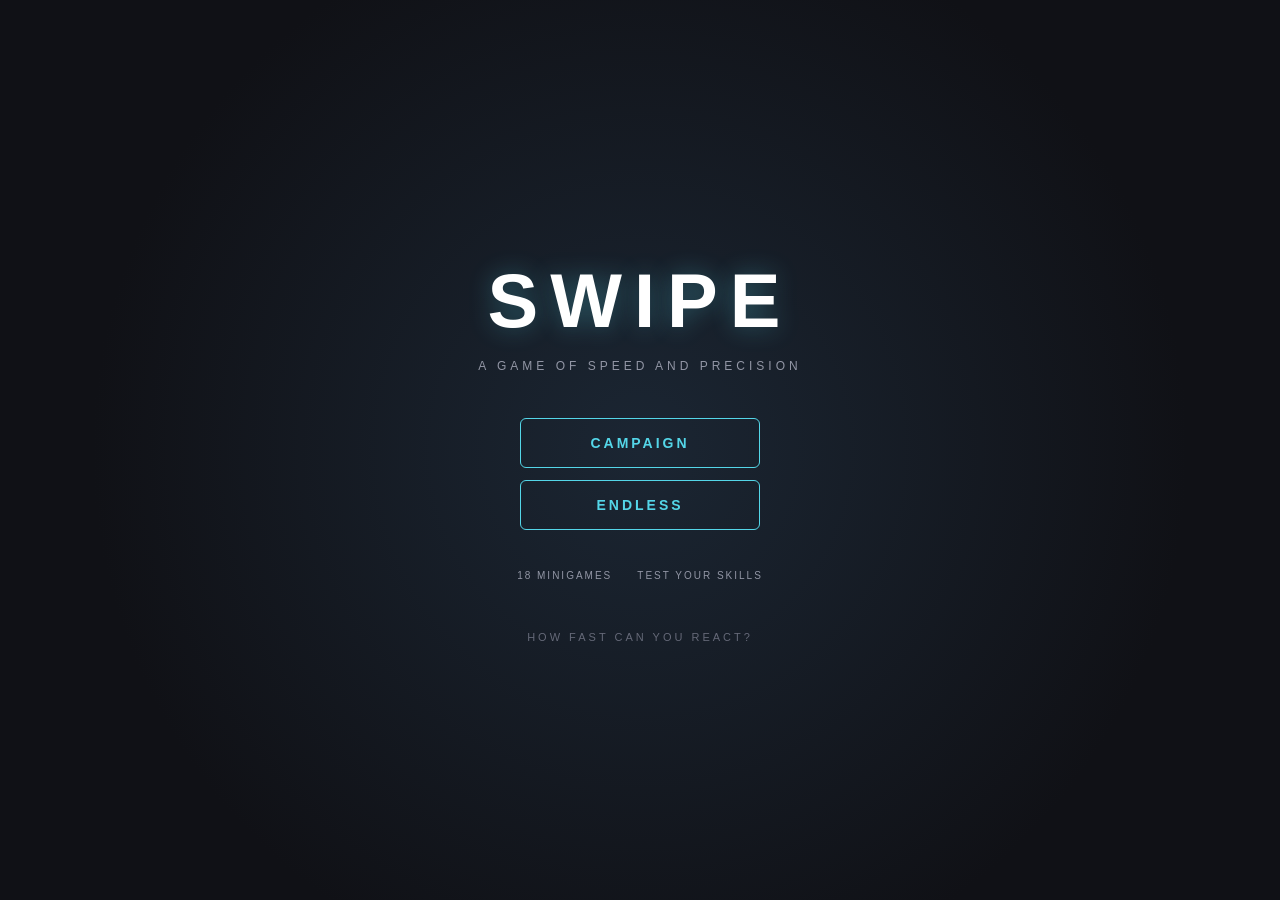
==== index.html @ d79630f1 "JS?" ====
<!DOCTYPE html>
<html lang="en">
<head>
    <meta charset="UTF-8">
    <meta name="viewport" content="width=device-width, initial-scale=1.0">
    <title>SWIPE</title>
    <link rel="stylesheet" href="style.css">
</head>

<body>

<main id="game">

    <!-- MAIN MENU -->
    <section id="main-menu" class="screen active">

        <div class="logo">SWIPE</div>
        <p class="subtitle">A GAME OF SPEED AND PRECISION</p>

        <div class="menu-buttons">
            <button id="campaign-button">CAMPAIGN</button>
            <button id="endless-button">ENDLESS</button>
        </div>

        <div class="menu-info">
            <span>18 MINIGAMES</span>
            <span>TEST YOUR SKILLS</span>
        </div>

        <p class="footer-text">HOW FAST CAN YOU REACT?</p>

    </section>


    <!-- MODE / LEVEL SELECT -->
    <section id="level-screen" class="screen hidden">

        <header class="screen-header">
            <button class="back-button" data-back="menu">← BACK</button>
            <span id="selected-mode">CAMPAIGN</span>
        </header>

        <div class="screen-content">
            <h1 id="level-screen-title">SELECT LEVEL</h1>
            <p>Choose your challenge.</p>

            <div id="level-list"></div>

            <button id="start-level-button">START</button>
        </div>

    </section>


    <!-- GAMEPLAY SCREEN -->
    <section id="game-screen" class="screen hidden">

        <header class="game-header">

            <div class="hud-item">
                <span class="hud-label">MODE</span>
                <span id="mode-label">CAMPAIGN</span>
            </div>

            <div class="hud-item">
                <span class="hud-label">LEVEL</span>
                <span id="level-label">1</span>
            </div>

            <div class="hud-item">
                <span class="hud-label">SCORE</span>
                <span id="score-label">0</span>
            </div>

            <button id="pause-button">Ⅱ</button>

        </header>


        <!-- CHALLENGE INFORMATION -->
        <div class="challenge-header">

            <span id="challenge-number">CHALLENGE 1 / 5</span>

            <h1 id="challenge-title">SLICE</h1>

            <p id="challenge-instructions">
                Get ready!
            </p>

        </div>


        <!-- SHARED MINIGAME ARENA -->
        <div id="game-area">

            <div id="minigame-container">

                <!-- MINIGAMES LOAD HERE -->

                <div id="minigame-content"></div>

            </div>

        </div>


        <!-- GAME FEEDBACK -->
        <div id="game-feedback">

            <span id="feedback-message">READY?</span>

        </div>


        <!-- GAME FOOTER -->
        <footer class="game-footer">

            <div class="timer-container">
                <span>TIME</span>
                <span id="timer-label">15</span>
            </div>

            <div class="progress-container">
                <div id="progress-bar"></div>
            </div>

            <span id="progress-label">0 / 5</span>

        </footer>

    </section>


    <!-- PAUSE SCREEN -->
    <section id="pause-screen" class="screen hidden">

        <h1>PAUSED</h1>
        <p>Take a moment.</p>

        <div class="menu-buttons">
            <button id="resume-button">RESUME</button>
            <button id="restart-button">RESTART</button>
            <button id="quit-button">QUIT</button>
        </div>

    </section>


    <!-- RESULTS SCREEN -->
    <section id="results-screen" class="screen hidden">

        <h1 id="results-title">LEVEL COMPLETE</h1>

        <div class="results-score">
            <span>FINAL SCORE</span>
            <strong id="final-score">0</strong>
        </div>

        <div class="results-stats">
            <div>
                <span>COMPLETED</span>
                <strong id="completed-count">0 / 5</strong>
            </div>

            <div>
                <span>BEST STREAK</span>
                <strong id="best-streak">0</strong>
            </div>
        </div>

        <div class="menu-buttons">
            <button id="continue-button">CONTINUE</button>
            <button id="retry-button">RETRY</button>
            <button id="results-menu-button">MAIN MENU</button>
        </div>

    </section>


    <!-- GAME OVER SCREEN -->
    <section id="game-over-screen" class="screen hidden">

        <h1>GAME OVER</h1>
        <p>Your run has ended.</p>

        <div class="results-score">
            <span>FINAL SCORE</span>
            <strong id="game-over-score">0</strong>
        </div>

        <div class="menu-buttons">
            <button id="game-over-retry">TRY AGAIN</button>
            <button id="game-over-menu">MAIN MENU</button>
        </div>

    </section>

</main>

<script src="js/game.js"></script>

</body>
</html>
---- style.css ----
* {
    margin: 0;
    padding: 0;
    box-sizing: border-box;
}

:root {
    --background: #101116;
    --surface: #171a24;
    --surface-light: #202533;
    --cyan: #54d6e8;
    --cyan-glow: #54d6e855;
    --red: #ff4268;
    --white: #ffffff;
    --muted: #9296a5;
    --border: #353b4b;
}

body {
    min-height: 100vh;
    background: radial-gradient(circle at center, #1b2633, var(--background) 70%);
    color: var(--white);
    font-family: Arial, sans-serif;
    overflow-x: hidden;
}

button {
    font-family: inherit;
    cursor: pointer;
}

#game {
    width: 100%;
    min-height: 100vh;
}




.screen {
    width: 100%;
    min-height: 100vh;
    display: flex;
    flex-direction: column;
    align-items: center;
    justify-content: center;
    padding: 30px;
}

.hidden {
    display: none !important;
}




#main-menu {
    text-align: center;
    gap: 15px;
}

.logo {
    font-size: 76px;
    font-weight: 900;
    letter-spacing: 12px;
    text-shadow: 0 0 25px var(--cyan-glow);
}

.subtitle {
    font-size: 12px;
    letter-spacing: 4px;
    color: var(--muted);
}

.menu-buttons {
    display: flex;
    flex-direction: column;
    gap: 12px;
    margin-top: 30px;
    width: 240px;
}

.menu-buttons button,
#start-level-button {
    padding: 16px;
    border: 1px solid var(--cyan);
    border-radius: 6px;
    background: transparent;
    color: var(--cyan);
    font-size: 14px;
    font-weight: bold;
    letter-spacing: 3px;
    transition: 0.2s;
}

.menu-buttons button:hover,
#start-level-button:hover {
    background: var(--cyan);
    color: var(--background);
    box-shadow: 0 0 20px var(--cyan-glow);
}

.menu-buttons button:active,
#start-level-button:active {
    transform: scale(0.96);
}

.menu-info {
    display: flex;
    gap: 25px;
    margin-top: 25px;
    color: var(--muted);
    font-size: 10px;
    letter-spacing: 2px;
}

.footer-text {
    margin-top: 35px;
    font-size: 11px;
    letter-spacing: 3px;
    color: #656978;
}




.screen-header {
    position: absolute;
    top: 25px;
    left: 25px;
    right: 25px;
    display: flex;
    justify-content: space-between;
    align-items: center;
    color: var(--cyan);
    letter-spacing: 3px;
}

.back-button {
    padding: 10px 15px;
    background: transparent;
    color: var(--cyan);
    border: 1px solid var(--border);
    border-radius: 5px;
}

.screen-content {
    display: flex;
    flex-direction: column;
    align-items: center;
    gap: 20px;
    text-align: center;
}

.screen-content p {
    color: var(--muted);
}




#level-list {
    display: grid;
    grid-template-columns: repeat(3, 1fr);
    gap: 12px;
    width: min(500px, 90vw);
}

.level-button {
    min-height: 70px;
    background: var(--surface);
    color: var(--white);
    border: 1px solid var(--border);
    border-radius: 6px;
    font-size: 18px;
}

.level-button:hover,
.level-button.selected {
    border-color: var(--cyan);
    color: var(--cyan);
}

#start-level-button {
    width: 200px;
    margin-top: 15px;
}



#game-screen {
    justify-content: flex-start;
    gap: 25px;
}

.game-header {
    width: 100%;
    display: flex;
    align-items: center;
    justify-content: space-between;
    gap: 15px;
}

.hud-item {
    display: flex;
    flex-direction: column;
    gap: 6px;
    color: var(--cyan);
    font-size: 13px;
    letter-spacing: 2px;
}

.hud-label {
    color: var(--muted);
    font-size: 9px;
}

#pause-button {
    width: 42px;
    height: 42px;
    background: var(--surface);
    color: var(--cyan);
    border: 1px solid var(--border);
    border-radius: 6px;
    font-size: 20px;
}

.challenge-header {
    text-align: center;
    margin-top: 20px;
}

#challenge-number {
    color: var(--cyan);
    font-size: 11px;
    letter-spacing: 3px;
}

#challenge-title {
    margin: 12px 0;
    font-size: 38px;
    letter-spacing: 5px;
}

#challenge-instructions {
    color: var(--muted);
    font-size: 14px;
}




#game-area {
    width: 100%;
    flex: 1;
    min-height: 300px;
    display: flex;
    justify-content: center;
    align-items: center;
}

#minigame-container {
    position: relative;
    width: min(800px, 95%);
    height: min(450px, 60vh);
    min-height: 300px;
    background: var(--surface);
    border: 1px solid var(--border);
    border-radius: 12px;
    overflow: hidden;
}

#minigame-content {
    position: relative;
    width: 100%;
    height: 100%;
    touch-action: none;
}




#game-feedback {
    min-height: 25px;
    color: var(--cyan);
    font-size: 13px;
    font-weight: bold;
    letter-spacing: 3px;
    text-align: center;
}




.game-footer {
    width: 100%;
    display: flex;
    align-items: center;
    gap: 20px;
    color: var(--muted);
    font-size: 11px;
    letter-spacing: 2px;
}

.timer-container {
    display: flex;
    gap: 8px;
    white-space: nowrap;
}

#timer-label {
    color: var(--cyan);
    font-weight: bold;
}

.progress-container {
    flex: 1;
    height: 5px;
    background: var(--surface-light);
    border-radius: 5px;
    overflow: hidden;
}

#progress-bar {
    width: 0%;
    height: 100%;
    background: var(--cyan);
    transition: width 0.3s;
}

#progress-label {
    white-space: nowrap;
}




#pause-screen {
    text-align: center;
    gap: 15px;
}

#pause-screen h1 {
    font-size: 48px;
    letter-spacing: 8px;
}

#pause-screen p {
    color: var(--muted);
}




#results-screen,
#game-over-screen {
    text-align: center;
    gap: 25px;
}

#results-screen h1,
#game-over-screen h1 {
    font-size: 40px;
    letter-spacing: 5px;
}

.results-score {
    display: flex;
    flex-direction: column;
    gap: 10px;
}

.results-score span,
.results-stats span {
    color: var(--muted);
    font-size: 11px;
    letter-spacing: 3px;
}

.results-score strong {
    color: var(--cyan);
    font-size: 64px;
}

.results-stats {
    display: flex;
    gap: 50px;
}

.results-stats div {
    display: flex;
    flex-direction: column;
    gap: 10px;
}

.results-stats strong {
    font-size: 24px;
}




@media (max-width: 600px) {

    .logo {
        font-size: 52px;
        letter-spacing: 8px;
    }

    .subtitle {
        font-size: 10px;
        letter-spacing: 2px;
    }

    .screen {
        padding: 18px;
    }

    #challenge-title {
        font-size: 28px;
    }

    .game-header {
        gap: 8px;
    }

    .hud-item {
        font-size: 10px;
    }

    #minigame-container {
        height: 50vh;
    }

    .menu-info {
        flex-direction: column;
        gap: 10px;
    }

    .results-stats {
        gap: 25px;
    }
}
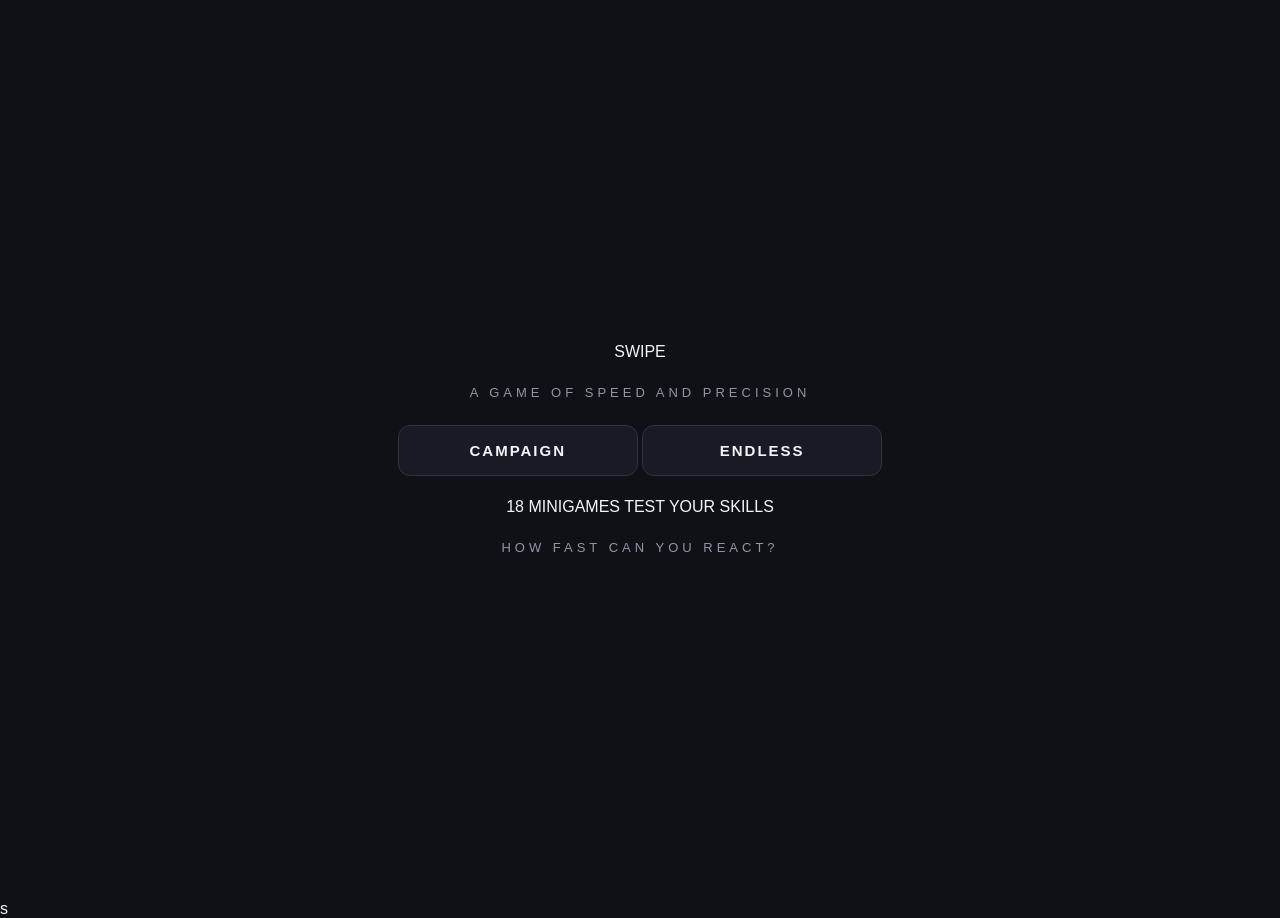
==== commit acaf4fca: "I had help for the CSS thank goodness. I suck at visual design a lot." ====
--- a/index.html
+++ b/index.html
@@ -199,7 +199,33 @@
 
 </main>
 
+
+
+<!-- MINIGAME MODULES -->
+<script src="modules/stop.js"></script>
+<script src="modules/precision.js"></script>
+<script src="modules/slice.js"></script>
+<script src="modules/direction.js"></script>
+<script src="modules/trace.js"></script>
+<script src="modules/deflect.js"></script>
+<script src="modules/sort.js"></script>
+<script src="modules/flick.js"></script>
+<script src="modules/circle.js"></script>
+<script src="modules/dodge.js"></script>
+<script src="modules/catch.js"></script>
+<script src="modules/tap.js"></script>
+<script src="modules/memory.js"></script>
+<script src="modules/connect.js"></script>
+<script src="modules/balance.js"></script>
+<script src="modules/react.js"></script>
+<script src="modules/follow.js"></script>
+<script src="modules/combo.js"></script>
+
+<!-- MODULE REGISTRY -->
+<script src="modules/registry.js"></script>
+
+<!-- MAIN GAME ENGINE -->
 <script src="js/game.js"></script>
-
+s
 </body>
 </html>
--- a/style.css
+++ b/style.css
@@ -1,4 +1,7 @@
 
+/* =========================================
+   SWIPE - GLOBAL FOUNDATION
+========================================= */
 
 * {
     margin: 0;
@@ -8,438 +11,517 @@
 
 :root {
     --background: #101116;
-    --surface: #171a24;
-    --surface-light: #202533;
-    --cyan: #54d6e8;
-    --cyan-glow: #54d6e855;
-    --red: #ff4268;
-    --white: #ffffff;
-    --muted: #9296a5;
-    --border: #353b4b;
+    --surface: #191b24;
+    --surface-light: #222530;
+    --border: #303340;
+
+    --text: #f4f5fa;
+    --muted: #9295a5;
+
+    --accent: #45b9ff;
+    --success: #35d9a0;
+    --danger: #ff405c;
+    --warning: #ffc857;
+
+    --radius: 12px;
 }
 
 body {
     min-height: 100vh;
-    background: radial-gradient(circle at center, #1b2633, var(--background) 70%);
-    color: var(--white);
-    font-family: Arial, sans-serif;
+    background: var(--background);
+    color: var(--text);
+
+    font-family: Arial, Helvetica, sans-serif;
+
     overflow-x: hidden;
 }
 
 button {
     font-family: inherit;
+    color: inherit;
     cursor: pointer;
-}
-
-#game {
+    border: none;
+}
+
+button:disabled {
+    cursor: not-allowed;
+    opacity: 0.45;
+}
+
+.hidden {
+    display: none !important;
+}
+
+.active {
+    display: flex;
+}
+
+.screen {
+    min-height: 100vh;
     width: 100%;
-    min-height: 100vh;
-}
-
-
-
-
-.screen {
-    width: 100%;
-    min-height: 100vh;
+
     display: flex;
     flex-direction: column;
     align-items: center;
     justify-content: center;
+
     padding: 30px;
 }
 
-.hidden {
-    display: none !important;
-}
-
-
-
+h1, h2, h3 {
+    font-weight: 800;
+    letter-spacing: 2px;
+}
+
+p {
+    line-height: 1.5;
+}
+
+::selection {
+    background: var(--accent);
+    color: #101116;
+}
+
+/* =========================================
+   MAIN MENU
+========================================= */
 
 #main-menu {
-    text-align: center;
-    gap: 15px;
-}
-
-.logo {
-    font-size: 76px;
-    font-weight: 900;
+    gap: 22px;
+    text-align: center;
+}
+
+#main-menu h1 {
+    font-size: clamp(64px, 12vw, 120px);
     letter-spacing: 12px;
-    text-shadow: 0 0 25px var(--cyan-glow);
-}
-
-.subtitle {
-    font-size: 12px;
+
+    color: var(--accent);
+
+    text-shadow:
+        0 0 15px #45b9ff55,
+        0 0 45px #45b9ff22;
+}
+
+#main-menu p {
+    color: var(--muted);
     letter-spacing: 4px;
-    color: var(--muted);
-}
-
-.menu-buttons {
-    display: flex;
-    flex-direction: column;
+    font-size: 13px;
+    text-transform: uppercase;
+}
+
+#main-menu button {
+    width: 240px;
+    padding: 16px 24px;
+
+    background: var(--surface);
+    border: 1px solid var(--border);
+    border-radius: var(--radius);
+
+    font-size: 15px;
+    font-weight: bold;
+    letter-spacing: 2px;
+
+    transition:
+        background 0.2s,
+        border-color 0.2s,
+        transform 0.2s;
+}
+
+#main-menu button:hover {
+    background: var(--surface-light);
+    border-color: var(--accent);
+    transform: translateY(-3px);
+}
+
+
+/* =========================================
+   LEVEL SELECTION
+========================================= */
+
+#level-screen {
+    gap: 25px;
+    text-align: center;
+}
+
+#level-screen h1,
+#level-screen h2 {
+    color: var(--accent);
+}
+
+#level-list {
+    display: grid;
+    grid-template-columns: repeat(5, minmax(50px, 75px));
     gap: 12px;
-    margin-top: 30px;
-    width: 240px;
-}
-
-.menu-buttons button,
+}
+
+.level-button {
+    aspect-ratio: 1;
+
+    background: var(--surface);
+    border: 1px solid var(--border);
+    border-radius: var(--radius);
+
+    font-size: 20px;
+    font-weight: bold;
+
+    transition: 0.2s;
+}
+
+.level-button:hover {
+    background: var(--surface-light);
+    border-color: var(--accent);
+}
+
+.level-button.selected {
+    background: var(--accent);
+    color: var(--background);
+    border-color: var(--accent);
+
+    box-shadow: 0 0 18px #45b9ff55;
+}
+
 #start-level-button {
-    padding: 16px;
-    border: 1px solid var(--cyan);
-    border-radius: 6px;
-    background: transparent;
-    color: var(--cyan);
-    font-size: 14px;
-    font-weight: bold;
-    letter-spacing: 3px;
+    padding: 15px 35px;
+
+    background: var(--accent);
+    color: var(--background);
+
+    border-radius: var(--radius);
+
+    font-weight: bold;
+    letter-spacing: 2px;
+
     transition: 0.2s;
 }
 
-.menu-buttons button:hover,
 #start-level-button:hover {
-    background: var(--cyan);
-    color: var(--background);
-    box-shadow: 0 0 20px var(--cyan-glow);
-}
-
-.menu-buttons button:active,
-#start-level-button:active {
-    transform: scale(0.96);
-}
-
-.menu-info {
-    display: flex;
-    gap: 25px;
-    margin-top: 25px;
-    color: var(--muted);
-    font-size: 10px;
-    letter-spacing: 2px;
-}
-
-.footer-text {
-    margin-top: 35px;
-    font-size: 11px;
-    letter-spacing: 3px;
-    color: #656978;
-}
-
-
-
-
-.screen-header {
-    position: absolute;
-    top: 25px;
-    left: 25px;
-    right: 25px;
+    box-shadow: 0 0 20px #45b9ff66;
+    transform: translateY(-2px);
+}
+
+/* =========================================
+   GAMEPLAY SCREEN
+========================================= */
+
+#game-screen {
+    justify-content: flex-start;
+    gap: 18px;
+
+    max-width: 1100px;
+    margin: 0 auto;
+}
+
+
+/* =========================================
+   GAME HUD
+========================================= */
+
+#game-screen .game-hud {
+    width: 100%;
+
     display: flex;
     justify-content: space-between;
     align-items: center;
-    color: var(--cyan);
-    letter-spacing: 3px;
-}
-
-.back-button {
-    padding: 10px 15px;
-    background: transparent;
-    color: var(--cyan);
-    border: 1px solid var(--border);
-    border-radius: 5px;
-}
-
-.screen-content {
-    display: flex;
-    flex-direction: column;
-    align-items: center;
-    gap: 20px;
-    text-align: center;
-}
-
-.screen-content p {
-    color: var(--muted);
-}
-
-
-
-
-#level-list {
-    display: grid;
-    grid-template-columns: repeat(3, 1fr);
-    gap: 12px;
-    width: min(500px, 90vw);
-}
-
-.level-button {
-    min-height: 70px;
+    gap: 15px;
+
+    padding: 16px 20px;
+
     background: var(--surface);
-    color: var(--white);
-    border: 1px solid var(--border);
-    border-radius: 6px;
-    font-size: 18px;
-}
-
-.level-button:hover,
-.level-button.selected {
-    border-color: var(--cyan);
-    color: var(--cyan);
-}
-
-#start-level-button {
-    width: 200px;
-    margin-top: 15px;
-}
-
-
-
-#game-screen {
-    justify-content: flex-start;
-    gap: 25px;
-}
-
-.game-header {
-    width: 100%;
-    display: flex;
-    align-items: center;
-    justify-content: space-between;
-    gap: 15px;
-}
-
-.hud-item {
-    display: flex;
-    flex-direction: column;
-    gap: 6px;
-    color: var(--cyan);
-    font-size: 13px;
-    letter-spacing: 2px;
-}
-
-.hud-label {
-    color: var(--muted);
-    font-size: 9px;
-}
-
-#pause-button {
-    width: 42px;
-    height: 42px;
-    background: var(--surface);
-    color: var(--cyan);
-    border: 1px solid var(--border);
-    border-radius: 6px;
-    font-size: 20px;
-}
-
-.challenge-header {
-    text-align: center;
-    margin-top: 20px;
-}
-
-#challenge-number {
-    color: var(--cyan);
-    font-size: 11px;
-    letter-spacing: 3px;
-}
+    border: 1px solid var(--border);
+    border-radius: var(--radius);
+}
+
+#mode-label,
+#level-label,
+#score-label {
+    font-weight: bold;
+    letter-spacing: 1px;
+}
+
+#score-label {
+    color: var(--success);
+}
+
+
+/* =========================================
+   CHALLENGE HEADER
+========================================= */
 
 #challenge-title {
-    margin: 12px 0;
-    font-size: 38px;
-    letter-spacing: 5px;
+    font-size: clamp(24px, 5vw, 36px);
+    color: var(--accent);
+    text-align: center;
 }
 
 #challenge-instructions {
     color: var(--muted);
+    text-align: center;
     font-size: 14px;
 }
 
-
-
+#challenge-number {
+    color: var(--muted);
+    font-size: 12px;
+    letter-spacing: 3px;
+    text-align: center;
+}
+
+
+/* =========================================
+   MINIGAME ARENA
+========================================= */
 
 #game-area {
+    position: relative;
+
     width: 100%;
-    flex: 1;
-    min-height: 300px;
-    display: flex;
-    justify-content: center;
-    align-items: center;
-}
-
-#minigame-container {
-    position: relative;
-    width: min(800px, 95%);
-    height: min(450px, 60vh);
-    min-height: 300px;
-    background: var(--surface);
-    border: 1px solid var(--border);
-    border-radius: 12px;
+    max-width: 850px;
+    height: 430px;
+
     overflow: hidden;
-}
-
+
+    background:
+        radial-gradient(circle at center, #202431, #14161e 75%);
+
+    border: 1px solid var(--border);
+    border-radius: 16px;
+
+    box-shadow:
+        0 15px 50px #00000055,
+        inset 0 0 35px #00000033;
+}
+
+#minigame-container,
 #minigame-content {
     position: relative;
+
     width: 100%;
     height: 100%;
+}
+
+#minigame-content {
+    overflow: hidden;
     touch-action: none;
-}
-
-
-
-
-#game-feedback {
-    min-height: 25px;
-    color: var(--cyan);
+    user-select: none;
+}
+
+
+/* =========================================
+   FEEDBACK
+========================================= */
+
+#feedback-message {
+    min-height: 24px;
+
+    color: var(--success);
+    font-weight: bold;
+    letter-spacing: 3px;
+
+    text-align: center;
+}
+
+
+/* =========================================
+   TIMER AND PROGRESS
+========================================= */
+
+#timer-label {
+    color: var(--warning);
+    font-size: 24px;
+    font-weight: bold;
+    font-variant-numeric: tabular-nums;
+}
+
+#progress-bar {
+    height: 8px;
+    width: 0%;
+
+    background: var(--success);
+    border-radius: 20px;
+
+    transition: width 0.3s ease;
+}
+
+#progress-label {
+    color: var(--muted);
     font-size: 13px;
-    font-weight: bold;
-    letter-spacing: 3px;
-    text-align: center;
-}
-
-
-
-
-.game-footer {
-    width: 100%;
-    display: flex;
-    align-items: center;
+}
+
+/* =========================================
+   PAUSE SCREEN
+========================================= */
+
+#pause-screen {
     gap: 20px;
+    text-align: center;
+}
+
+#pause-screen h1 {
+    color: var(--warning);
+    font-size: 42px;
+}
+
+#pause-screen button {
+    width: 230px;
+    padding: 15px;
+
+    background: var(--surface);
+    border: 1px solid var(--border);
+    border-radius: var(--radius);
+
+    font-weight: bold;
+    letter-spacing: 2px;
+
+    transition: 0.2s;
+}
+
+#pause-screen button:hover {
+    border-color: var(--accent);
+    background: var(--surface-light);
+    transform: translateY(-2px);
+}
+
+
+/* =========================================
+   RESULTS SCREEN
+========================================= */
+
+#results-screen {
+    gap: 20px;
+    text-align: center;
+}
+
+#results-screen h1 {
+    color: var(--success);
+    font-size: clamp(30px, 6vw, 48px);
+}
+
+#results-screen p {
     color: var(--muted);
-    font-size: 11px;
+}
+
+#final-score {
+    color: var(--accent);
+    font-size: 42px;
+    font-weight: bold;
+}
+
+#completed-count,
+#best-streak {
+    color: var(--text);
+    font-weight: bold;
+}
+
+#results-screen button {
+    width: 230px;
+    padding: 15px;
+
+    background: var(--surface);
+    border: 1px solid var(--border);
+    border-radius: var(--radius);
+
+    font-weight: bold;
     letter-spacing: 2px;
-}
-
-.timer-container {
-    display: flex;
-    gap: 8px;
-    white-space: nowrap;
-}
-
-#timer-label {
-    color: var(--cyan);
-    font-weight: bold;
-}
-
-.progress-container {
-    flex: 1;
-    height: 5px;
+
+    transition: 0.2s;
+}
+
+#results-screen button:hover {
+    border-color: var(--success);
     background: var(--surface-light);
-    border-radius: 5px;
-    overflow: hidden;
-}
-
-#progress-bar {
-    width: 0%;
-    height: 100%;
-    background: var(--cyan);
-    transition: width 0.3s;
-}
-
-#progress-label {
-    white-space: nowrap;
-}
-
-
-
-
-#pause-screen {
-    text-align: center;
-    gap: 15px;
-}
-
-#pause-screen h1 {
-    font-size: 48px;
-    letter-spacing: 8px;
-}
-
-#pause-screen p {
-    color: var(--muted);
-}
-
-
-
-
-#results-screen,
+    transform: translateY(-2px);
+}
+
+
+/* =========================================
+   GAME OVER SCREEN
+========================================= */
+
 #game-over-screen {
-    text-align: center;
-    gap: 25px;
-}
-
-#results-screen h1,
+    gap: 20px;
+    text-align: center;
+}
+
 #game-over-screen h1 {
-    font-size: 40px;
-    letter-spacing: 5px;
-}
-
-.results-score {
-    display: flex;
-    flex-direction: column;
-    gap: 10px;
-}
-
-.results-score span,
-.results-stats span {
-    color: var(--muted);
-    font-size: 11px;
-    letter-spacing: 3px;
-}
-
-.results-score strong {
-    color: var(--cyan);
-    font-size: 64px;
-}
-
-.results-stats {
-    display: flex;
-    gap: 50px;
-}
-
-.results-stats div {
-    display: flex;
-    flex-direction: column;
-    gap: 10px;
-}
-
-.results-stats strong {
-    font-size: 24px;
-}
-
-
-
-
-@media (max-width: 600px) {
-
-    .logo {
-        font-size: 52px;
-        letter-spacing: 8px;
-    }
-
-    .subtitle {
-        font-size: 10px;
-        letter-spacing: 2px;
-    }
+    color: var(--danger);
+    font-size: clamp(40px, 8vw, 65px);
+
+    text-shadow: 0 0 25px #ff405c44;
+}
+
+#game-over-score {
+    color: var(--accent);
+    font-size: 38px;
+    font-weight: bold;
+}
+
+#game-over-screen button {
+    width: 230px;
+    padding: 15px;
+
+    background: var(--surface);
+    border: 1px solid var(--border);
+    border-radius: var(--radius);
+
+    font-weight: bold;
+    letter-spacing: 2px;
+
+    transition: 0.2s;
+}
+
+#game-over-screen button:hover {
+    border-color: var(--danger);
+    background: var(--surface-light);
+    transform: translateY(-2px);
+}
+
+/* =========================================
+   RESPONSIVE DESIGN
+========================================= */
+
+@media (max-width: 650px) {
 
     .screen {
-        padding: 18px;
-    }
-
-    #challenge-title {
-        font-size: 28px;
-    }
-
-    .game-header {
-        gap: 8px;
-    }
-
-    .hud-item {
-        font-size: 10px;
-    }
-
-    #minigame-container {
-        height: 50vh;
-    }
-
-    .menu-info {
-        flex-direction: column;
-        gap: 10px;
-    }
-
-    .results-stats {
-        gap: 25px;
-    }
-}
+        padding: 15px;
+    }
+
+    #game-screen {
+        gap: 12px;
+    }
+
+    #game-screen .game-hud {
+        flex-wrap: wrap;
+        justify-content: center;
+        text-align: center;
+    }
+
+    #game-area {
+        height: 360px;
+    }
+
+    #level-list {
+        grid-template-columns: repeat(5, minmax(40px, 1fr));
+        width: 100%;
+        max-width: 350px;
+    }
+
+    #main-menu h1 {
+        letter-spacing: 6px;
+    }
+}
+
+@media (max-width: 400px) {
+
+    #game-area {
+        height: 300px;
+    }
+
+    #main-menu button {
+        width: 100%;
+        max-width: 260px;
+    }
+
+    #level-list {
+        gap: 7px;
+    }
+}
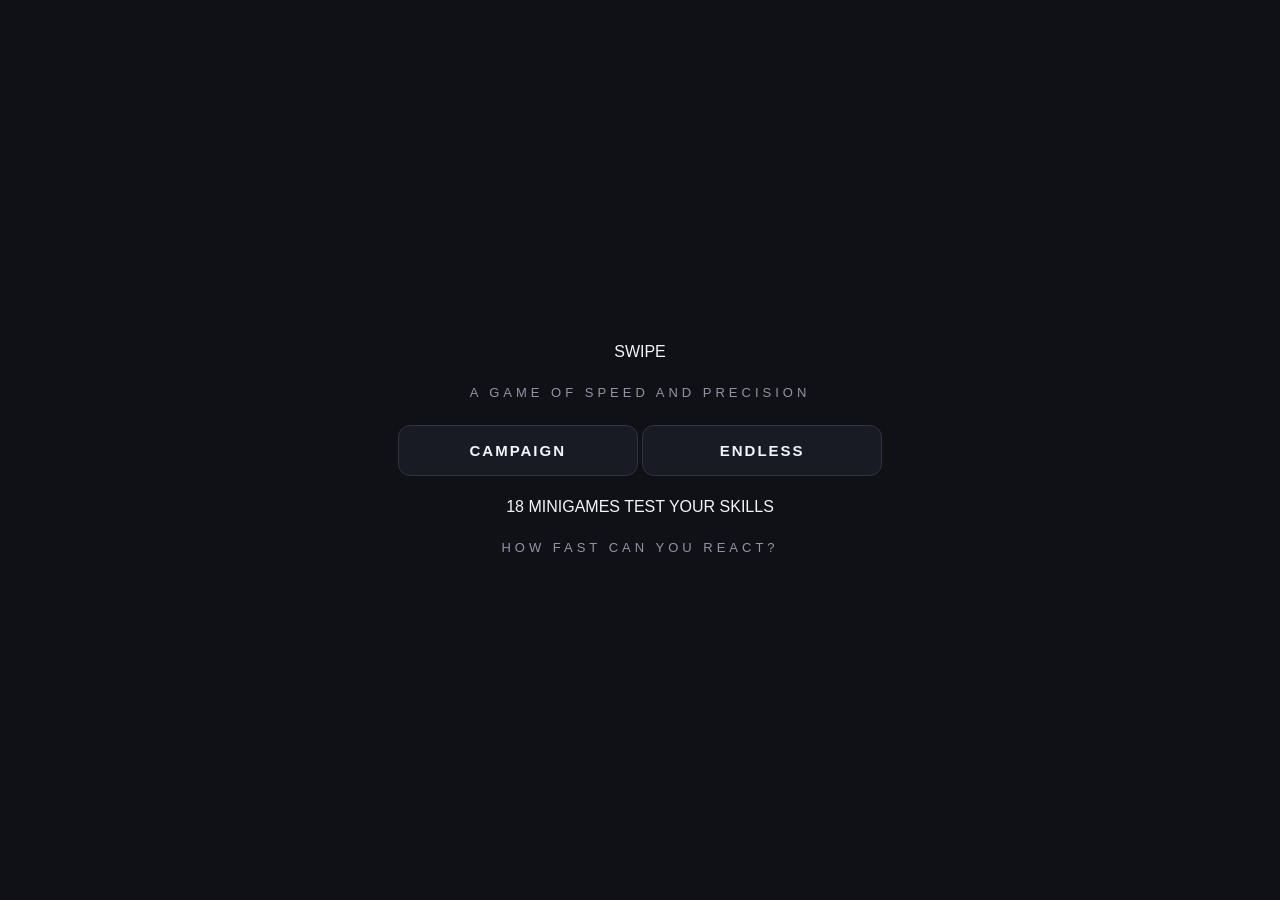
==== commit 0b082e86: "file and parse name editss just incase" ====
--- a/index.html
+++ b/index.html
@@ -225,7 +225,6 @@
 <script src="modules/registry.js"></script>
 
 <!-- MAIN GAME ENGINE -->
-<script src="js/game.js"></script>
-s
+<script src="js/main.js"></script>
 </body>
 </html>
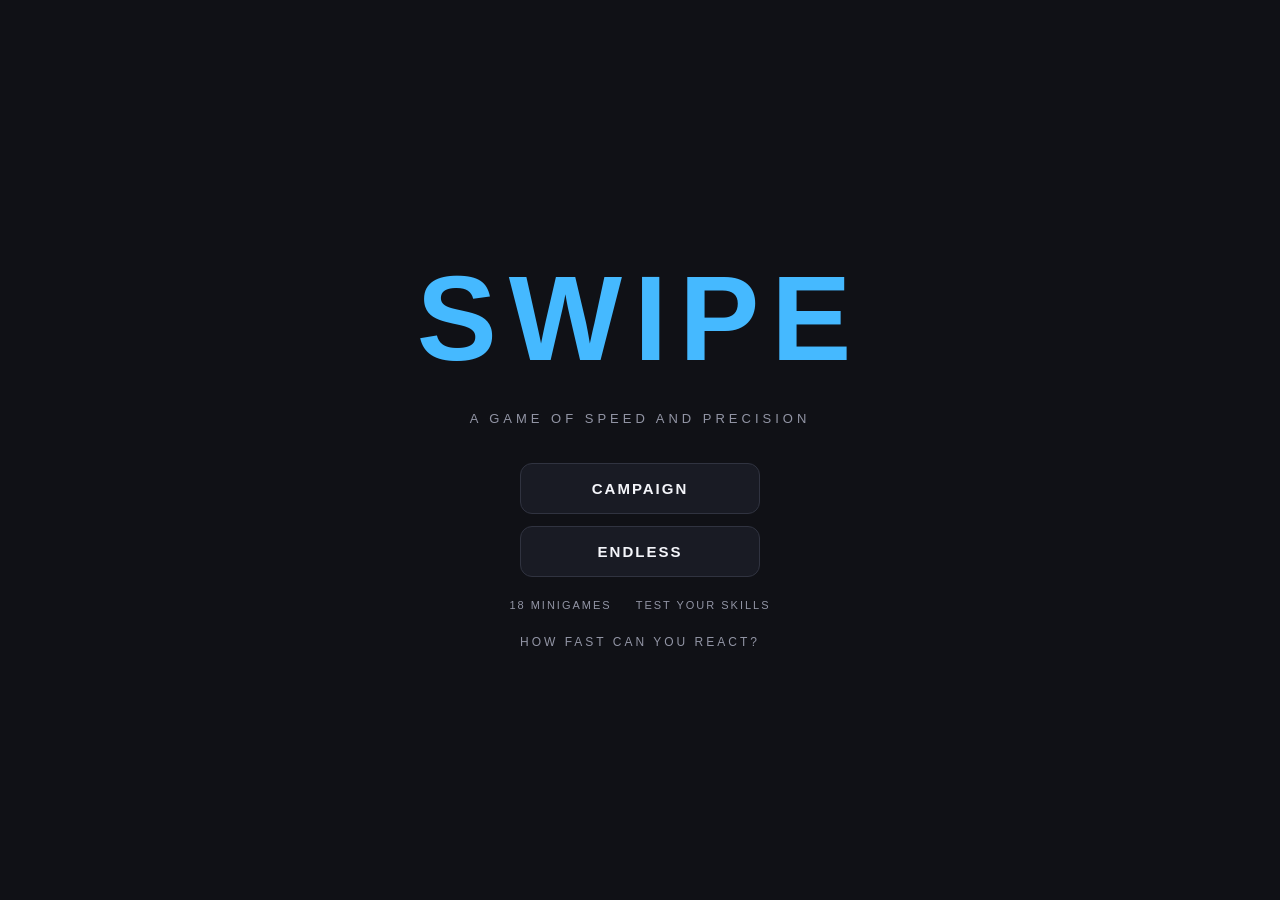
==== commit 049b44ae: "is it the BUTTONS fault??" ====
--- a/index.html
+++ b/index.html
@@ -19,7 +19,7 @@
         <p class="subtitle">A GAME OF SPEED AND PRECISION</p>
 
         <div class="menu-buttons">
-            <button id="campaign-button">CAMPAIGN</button>
+            <button id="campaign-button" onclick="this.textContent='CLICK TEST PASSED'">CAMPAIGN</button>
             <button id="endless-button">ENDLESS</button>
         </div>
 
--- a/style.css
+++ b/style.css
@@ -1,7 +1,3 @@
-
-/* =========================================
-   SWIPE - GLOBAL FOUNDATION
-========================================= */
 
 * {
     margin: 0;
@@ -14,15 +10,12 @@
     --surface: #191b24;
     --surface-light: #222530;
     --border: #303340;
-
     --text: #f4f5fa;
     --muted: #9295a5;
-
     --accent: #45b9ff;
     --success: #35d9a0;
     --danger: #ff405c;
     --warning: #ffc857;
-
     --radius: 12px;
 }
 
@@ -30,9 +23,7 @@
     min-height: 100vh;
     background: var(--background);
     color: var(--text);
-
     font-family: Arial, Helvetica, sans-serif;
-
     overflow-x: hidden;
 }
 
@@ -59,12 +50,10 @@
 .screen {
     min-height: 100vh;
     width: 100%;
-
     display: flex;
     flex-direction: column;
     align-items: center;
     justify-content: center;
-
     padding: 30px;
 }
 
@@ -82,70 +71,103 @@
     color: #101116;
 }
 
-/* =========================================
-   MAIN MENU
-========================================= */
-
 #main-menu {
     gap: 22px;
     text-align: center;
 }
 
-#main-menu h1 {
+.logo {
     font-size: clamp(64px, 12vw, 120px);
+    font-weight: 900;
     letter-spacing: 12px;
-
     color: var(--accent);
-
-    text-shadow:
-        0 0 15px #45b9ff55,
-        0 0 45px #45b9ff22;
-}
-
-#main-menu p {
+}
+
+#main-menu .subtitle {
     color: var(--muted);
     letter-spacing: 4px;
     font-size: 13px;
     text-transform: uppercase;
 }
 
-#main-menu button {
+.menu-buttons {
+    display: flex;
+    flex-direction: column;
+    align-items: center;
+    gap: 12px;
+    margin-top: 12px;
+}
+
+#main-menu button,
+#pause-screen button,
+#results-screen button,
+#game-over-screen button {
     width: 240px;
     padding: 16px 24px;
-
     background: var(--surface);
     border: 1px solid var(--border);
     border-radius: var(--radius);
-
     font-size: 15px;
     font-weight: bold;
     letter-spacing: 2px;
-
-    transition:
-        background 0.2s,
-        border-color 0.2s,
-        transform 0.2s;
-}
-
-#main-menu button:hover {
+    transition: background 0.2s, border-color 0.2s;
+}
+
+#main-menu button:hover,
+#pause-screen button:hover,
+#results-screen button:hover,
+#game-over-screen button:hover {
     background: var(--surface-light);
     border-color: var(--accent);
-    transform: translateY(-3px);
-}
-
-
-/* =========================================
-   LEVEL SELECTION
-========================================= */
+}
+
+.menu-info {
+    display: flex;
+    gap: 24px;
+    color: var(--muted);
+    font-size: 11px;
+    letter-spacing: 2px;
+}
+
+.footer-text {
+    color: var(--muted);
+    font-size: 12px;
+    letter-spacing: 3px;
+}
 
 #level-screen {
     gap: 25px;
     text-align: center;
 }
 
+.screen-header {
+    width: 100%;
+    max-width: 900px;
+    display: flex;
+    justify-content: space-between;
+    align-items: center;
+}
+
+.back-button {
+    background: transparent;
+    color: var(--muted);
+    padding: 10px;
+}
+
+.back-button:hover {
+    color: var(--accent);
+}
+
 #level-screen h1,
 #level-screen h2 {
     color: var(--accent);
+}
+
+.screen-content {
+    display: flex;
+    flex-direction: column;
+    align-items: center;
+    gap: 18px;
 }
 
 #level-list {
@@ -156,15 +178,11 @@
 
 .level-button {
     aspect-ratio: 1;
-
     background: var(--surface);
     border: 1px solid var(--border);
     border-radius: var(--radius);
-
     font-size: 20px;
     font-weight: bold;
-
-    transition: 0.2s;
 }
 
 .level-button:hover {
@@ -176,61 +194,52 @@
     background: var(--accent);
     color: var(--background);
     border-color: var(--accent);
-
-    box-shadow: 0 0 18px #45b9ff55;
 }
 
 #start-level-button {
     padding: 15px 35px;
-
     background: var(--accent);
     color: var(--background);
-
     border-radius: var(--radius);
-
-    font-weight: bold;
-    letter-spacing: 2px;
-
-    transition: 0.2s;
+    font-weight: bold;
+    letter-spacing: 2px;
 }
 
 #start-level-button:hover {
-    box-shadow: 0 0 20px #45b9ff66;
-    transform: translateY(-2px);
-}
-
-/* =========================================
-   GAMEPLAY SCREEN
-========================================= */
+    background: #70caff;
+}
 
 #game-screen {
     justify-content: flex-start;
     gap: 18px;
-
     max-width: 1100px;
     margin: 0 auto;
 }
 
-
-/* =========================================
-   GAME HUD
-========================================= */
-
-#game-screen .game-hud {
-    width: 100%;
-
+.game-header {
+    width: 100%;
     display: flex;
     justify-content: space-between;
     align-items: center;
     gap: 15px;
-
     padding: 16px 20px;
-
     background: var(--surface);
     border: 1px solid var(--border);
     border-radius: var(--radius);
 }
 
+.hud-item {
+    display: flex;
+    flex-direction: column;
+    gap: 5px;
+}
+
+.hud-label {
+    color: var(--muted);
+    font-size: 10px;
+    letter-spacing: 2px;
+}
+
 #mode-label,
 #level-label,
 #score-label {
@@ -242,20 +251,33 @@
     color: var(--success);
 }
 
-
-/* =========================================
-   CHALLENGE HEADER
-========================================= */
+#pause-button {
+    padding: 9px 14px;
+    background: var(--surface-light);
+    border: 1px solid var(--border);
+    border-radius: 8px;
+    font-size: 18px;
+}
+
+#pause-button:hover {
+    border-color: var(--accent);
+}
+
+.challenge-header {
+    display: flex;
+    flex-direction: column;
+    align-items: center;
+    gap: 8px;
+    text-align: center;
+}
 
 #challenge-title {
     font-size: clamp(24px, 5vw, 36px);
     color: var(--accent);
-    text-align: center;
 }
 
 #challenge-instructions {
     color: var(--muted);
-    text-align: center;
     font-size: 14px;
 }
 
@@ -263,38 +285,22 @@
     color: var(--muted);
     font-size: 12px;
     letter-spacing: 3px;
-    text-align: center;
-}
-
-
-/* =========================================
-   MINIGAME ARENA
-========================================= */
+}
 
 #game-area {
     position: relative;
-
     width: 100%;
     max-width: 850px;
     height: 430px;
-
     overflow: hidden;
-
-    background:
-        radial-gradient(circle at center, #202431, #14161e 75%);
-
+    background: #191b24;
     border: 1px solid var(--border);
     border-radius: 16px;
-
-    box-shadow:
-        0 15px 50px #00000055,
-        inset 0 0 35px #00000033;
 }
 
 #minigame-container,
 #minigame-content {
     position: relative;
-
     width: 100%;
     height: 100%;
 }
@@ -305,25 +311,32 @@
     user-select: none;
 }
 
-
-/* =========================================
-   FEEDBACK
-========================================= */
+#game-feedback {
+    min-height: 24px;
+    text-align: center;
+}
 
 #feedback-message {
-    min-height: 24px;
-
     color: var(--success);
     font-weight: bold;
     letter-spacing: 3px;
-
-    text-align: center;
-}
-
-
-/* =========================================
-   TIMER AND PROGRESS
-========================================= */
+}
+
+.game-footer {
+    width: 100%;
+    display: flex;
+    align-items: center;
+    gap: 18px;
+}
+
+.timer-container {
+    display: flex;
+    align-items: center;
+    gap: 10px;
+    color: var(--muted);
+    font-size: 12px;
+    letter-spacing: 2px;
+}
 
 #timer-label {
     color: var(--warning);
@@ -332,13 +345,19 @@
     font-variant-numeric: tabular-nums;
 }
 
+.progress-container {
+    flex: 1;
+    height: 8px;
+    background: var(--surface-light);
+    border-radius: 20px;
+    overflow: hidden;
+}
+
 #progress-bar {
-    height: 8px;
+    height: 100%;
     width: 0%;
-
     background: var(--success);
     border-radius: 20px;
-
     transition: width 0.3s ease;
 }
 
@@ -347,11 +366,9 @@
     font-size: 13px;
 }
 
-/* =========================================
-   PAUSE SCREEN
-========================================= */
-
-#pause-screen {
+#pause-screen,
+#results-screen,
+#game-over-screen {
     gap: 20px;
     text-align: center;
 }
@@ -361,36 +378,6 @@
     font-size: 42px;
 }
 
-#pause-screen button {
-    width: 230px;
-    padding: 15px;
-
-    background: var(--surface);
-    border: 1px solid var(--border);
-    border-radius: var(--radius);
-
-    font-weight: bold;
-    letter-spacing: 2px;
-
-    transition: 0.2s;
-}
-
-#pause-screen button:hover {
-    border-color: var(--accent);
-    background: var(--surface-light);
-    transform: translateY(-2px);
-}
-
-
-/* =========================================
-   RESULTS SCREEN
-========================================= */
-
-#results-screen {
-    gap: 20px;
-    text-align: center;
-}
-
 #results-screen h1 {
     color: var(--success);
     font-size: clamp(30px, 6vw, 48px);
@@ -400,10 +387,35 @@
     color: var(--muted);
 }
 
-#final-score {
+.results-score,
+.results-stats {
+    display: flex;
+    flex-direction: column;
+    gap: 10px;
+}
+
+#final-score,
+#game-over-score {
     color: var(--accent);
     font-size: 42px;
     font-weight: bold;
+}
+
+.results-stats {
+    flex-direction: row;
+    gap: 35px;
+}
+
+.results-stats div {
+    display: flex;
+    flex-direction: column;
+    gap: 8px;
+}
+
+.results-stats span {
+    color: var(--muted);
+    font-size: 11px;
+    letter-spacing: 2px;
 }
 
 #completed-count,
@@ -412,75 +424,16 @@
     font-weight: bold;
 }
 
-#results-screen button {
-    width: 230px;
-    padding: 15px;
-
-    background: var(--surface);
-    border: 1px solid var(--border);
-    border-radius: var(--radius);
-
-    font-weight: bold;
-    letter-spacing: 2px;
-
-    transition: 0.2s;
-}
-
-#results-screen button:hover {
-    border-color: var(--success);
-    background: var(--surface-light);
-    transform: translateY(-2px);
-}
-
-
-/* =========================================
-   GAME OVER SCREEN
-========================================= */
-
-#game-over-screen {
-    gap: 20px;
-    text-align: center;
-}
-
 #game-over-screen h1 {
     color: var(--danger);
     font-size: clamp(40px, 8vw, 65px);
-
-    text-shadow: 0 0 25px #ff405c44;
-}
-
-#game-over-score {
-    color: var(--accent);
-    font-size: 38px;
-    font-weight: bold;
-}
-
-#game-over-screen button {
-    width: 230px;
-    padding: 15px;
-
-    background: var(--surface);
-    border: 1px solid var(--border);
-    border-radius: var(--radius);
-
-    font-weight: bold;
-    letter-spacing: 2px;
-
-    transition: 0.2s;
-}
-
-#game-over-screen button:hover {
-    border-color: var(--danger);
-    background: var(--surface-light);
-    transform: translateY(-2px);
-}
-
-/* =========================================
-   RESPONSIVE DESIGN
-========================================= */
+}
+
+#game-over-screen p {
+    color: var(--muted);
+}
 
 @media (max-width: 650px) {
-
     .screen {
         padding: 15px;
     }
@@ -489,10 +442,14 @@
         gap: 12px;
     }
 
-    #game-screen .game-hud {
+    .game-header {
         flex-wrap: wrap;
         justify-content: center;
         text-align: center;
+    }
+
+    .hud-item {
+        align-items: center;
     }
 
     #game-area {
@@ -505,13 +462,17 @@
         max-width: 350px;
     }
 
-    #main-menu h1 {
+    .logo {
         letter-spacing: 6px;
     }
+
+    .menu-info {
+        flex-wrap: wrap;
+        justify-content: center;
+    }
 }
 
 @media (max-width: 400px) {
-
     #game-area {
         height: 300px;
     }
@@ -524,4 +485,8 @@
     #level-list {
         gap: 7px;
     }
-}
+
+    .game-footer {
+        gap: 8px;
+    }
+}
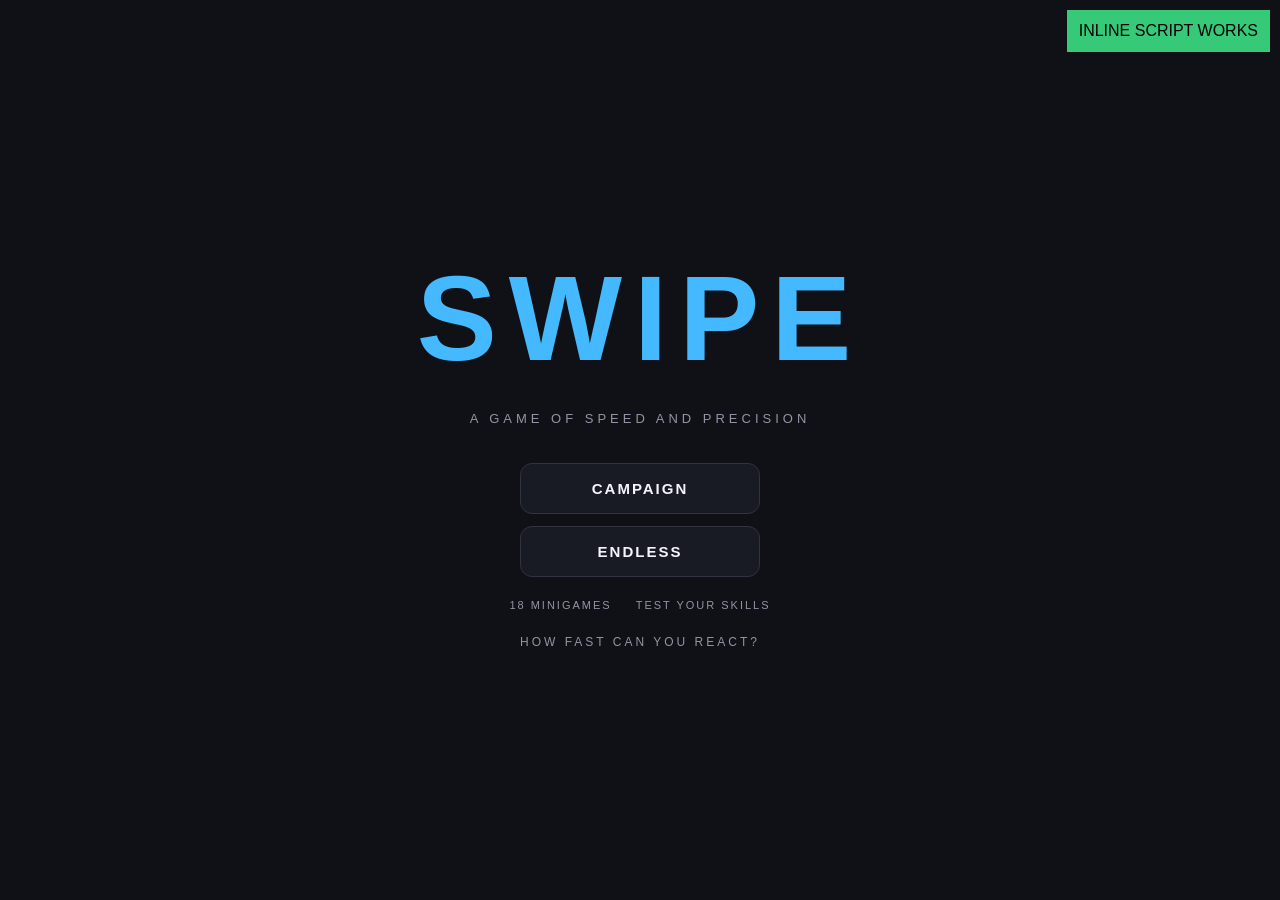
==== commit be639ec7: "Test#2" ====
--- a/index.html
+++ b/index.html
@@ -19,7 +19,7 @@
         <p class="subtitle">A GAME OF SPEED AND PRECISION</p>
 
         <div class="menu-buttons">
-            <button id="campaign-button" onclick="this.textContent='CLICK TEST PASSED'">CAMPAIGN</button>
+            <button id="campaign-button">CAMPAIGN</button>
             <button id="endless-button">ENDLESS</button>
         </div>
 
@@ -222,6 +222,12 @@
 <script src="modules/combo.js"></script>
 
 <!-- MODULE REGISTRY -->
+<script>
+document.body.insertAdjacentHTML(
+    "beforeend",
+    '<div style="position:fixed;top:10px;right:10px;background:#35c978;color:black;padding:12px;z-index:99999">INLINE SCRIPT WORKS</div>'
+);
+</script>
 <script src="modules/registry.js"></script>
 
 <!-- MAIN GAME ENGINE -->
--- a/style.css
+++ b/style.css
@@ -490,3 +490,121 @@
         gap: 8px;
     }
 }
+
+#timer-label {
+    display: inline-block;
+    transform-origin: center;
+    transition: color 0.2s ease;
+}
+
+#timer-label.timer-warning {
+    color: #e7b84b;
+    animation: timer-pulse 1s infinite;
+}
+
+#timer-label.timer-danger {
+    color: #f07845;
+    animation: timer-shake 0.35s infinite;
+}
+
+#timer-label.timer-critical {
+    color: #ff4545;
+    animation: timer-critical 0.2s infinite;
+}
+
+@keyframes timer-pulse {
+    0%, 100% {
+        transform: scale(1);
+    }
+    50% {
+        transform: scale(1.13);
+    }
+}
+
+@keyframes timer-shake {
+    0%, 100% {
+        transform: translateX(0) scale(1.12);
+    }
+    25% {
+        transform: translateX(-2px) scale(1.15);
+    }
+    75% {
+        transform: translateX(2px) scale(1.15);
+    }
+}
+
+@keyframes timer-critical {
+    0%, 100% {
+        transform: translateX(0) scale(1.18);
+    }
+    25% {
+        transform: translateX(-4px) scale(1.24);
+    }
+    75% {
+        transform: translateX(4px) scale(1.24);
+    }
+}
+
+#minigame-content {
+    transform-origin: center;
+}
+
+.transition-fade {
+    animation: swipe-fade-out 0.5s ease-in forwards;
+}
+
+.transition-spin {
+    animation: swipe-spin-out 0.5s ease-in forwards;
+}
+
+.transition-shatter {
+    animation: swipe-shatter-out 0.5s ease-in forwards;
+}
+
+.transition-swipe {
+    animation: swipe-up-out 0.5s ease-in forwards;
+}
+
+@keyframes swipe-fade-out {
+    to {
+        opacity: 0;
+        transform: scale(0.94);
+    }
+}
+
+@keyframes swipe-spin-out {
+    to {
+        opacity: 0;
+        transform: rotate(12deg) scale(0.65);
+    }
+}
+
+@keyframes swipe-shatter-out {
+    to {
+        opacity: 0;
+        transform: scale(1.12) rotate(-4deg);
+        clip-path: polygon(
+            0 0, 35% 12%, 48% 0, 65% 18%,
+            100% 0, 85% 40%, 100% 55%,
+            72% 68%, 100% 100%, 55% 85%,
+            38% 100%, 25% 76%, 0 100%,
+            14% 48%
+        );
+    }
+}
+
+@keyframes swipe-up-out {
+    to {
+        opacity: 0;
+        transform: translateY(-100%);
+    }
+}
+
+@media (prefers-reduced-motion: reduce) {
+    .transition-fade,
+    .transition-spin,
+    .transition-shatter,
+    .transition-swipe {
+        animation-duration: 0.01ms;
+    }
+}
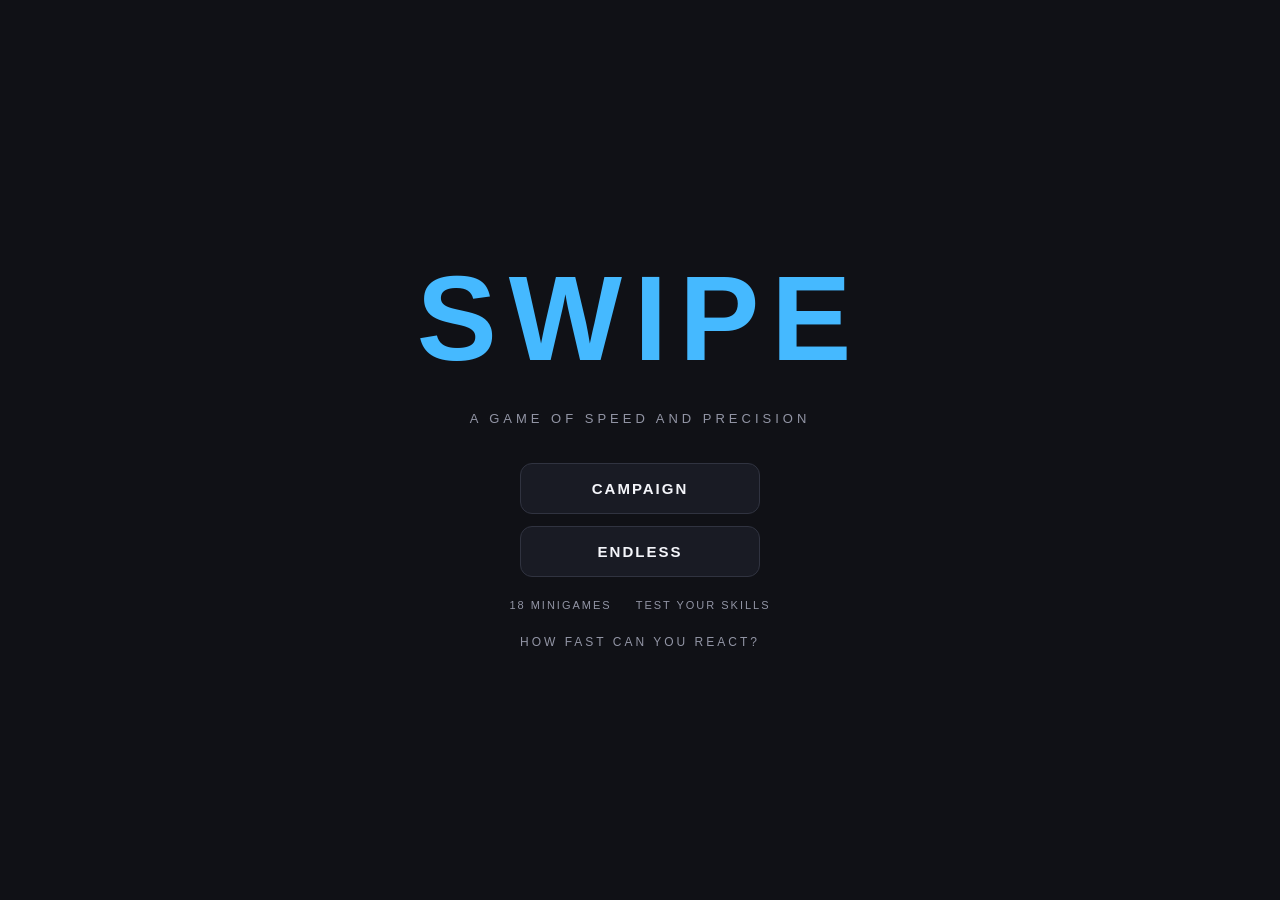
==== commit 77a9f633: "Again. Never happened. Did not have to go back in commits to find this." ====
--- a/index.html
+++ b/index.html
@@ -222,12 +222,7 @@
 <script src="modules/combo.js"></script>
 
 <!-- MODULE REGISTRY -->
-<script>
-document.body.insertAdjacentHTML(
-    "beforeend",
-    '<div style="position:fixed;top:10px;right:10px;background:#35c978;color:black;padding:12px;z-index:99999">INLINE SCRIPT WORKS</div>'
-);
-</script>
+
 <script src="modules/registry.js"></script>
 
 <!-- MAIN GAME ENGINE -->
